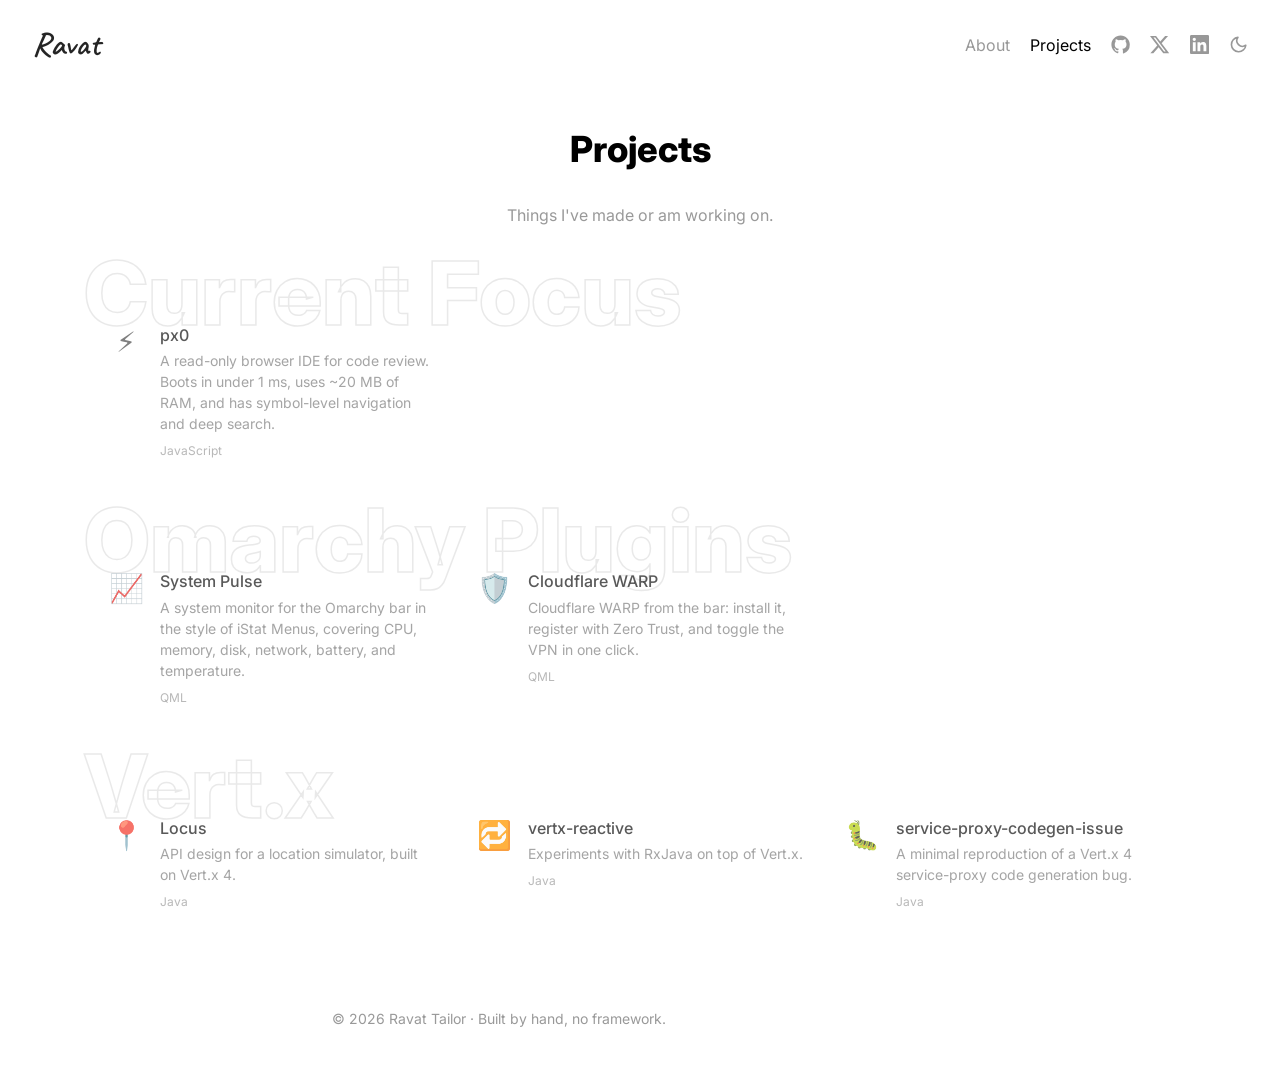
==== projects.html @ 88d73bd7 "Personal portfolio site" ====
<!doctype html>
<html lang="en">
<head>
  <title>Projects · Ravat Tailor</title>
  <meta name="description" content="Projects by Ravat Tailor." />
  <meta charset="utf-8" />
  <meta name="viewport" content="width=device-width, initial-scale=1" />
  <meta name="author" content="Ravat Tailor" />
  <link rel="icon" href="data:image/svg+xml,<svg xmlns='http://www.w3.org/2000/svg' viewBox='0 0 100 100'><text y='.9em' font-size='90'>🐦</text></svg>" />
  <link rel="preconnect" href="https://fonts.googleapis.com" />
  <link rel="preconnect" href="https://fonts.gstatic.com" crossorigin />
  <link rel="stylesheet" href="https://fonts.googleapis.com/css2?family=Caveat:wght@600&family=Inter:wght@400;500;600;800&display=swap" />
  <link rel="stylesheet" href="style.css" />
  <script>
    ;(function () {
      var t = localStorage.getItem('theme')
      if (t === 'dark' || (!t && matchMedia('(prefers-color-scheme: dark)').matches))
        document.documentElement.classList.add('dark')
    })()
  </script>
</head>
<body>
  <canvas id="plum" aria-hidden="true"></canvas>
  <header>
    <a class="logo" href="./" aria-label="Home">Ravat</a>
    <nav>
      <a href="./"><span class="label">About</span></a>
      <a href="projects.html" class="active"><span class="label">Projects</span></a>
      <a href="https://github.com/Coding-Sparrow" title="GitHub" aria-label="GitHub"><svg viewBox="0 0 24 24" fill="currentColor"><path d="M12 .5C5.65.5.5 5.65.5 12c0 5.08 3.29 9.39 7.86 10.91.58.1.79-.25.79-.56v-2c-3.2.7-3.87-1.36-3.87-1.36-.52-1.33-1.28-1.69-1.28-1.69-1.04-.71.08-.7.08-.7 1.15.08 1.76 1.19 1.76 1.19 1.03 1.76 2.69 1.25 3.35.96.1-.75.4-1.25.73-1.54-2.55-.29-5.24-1.28-5.24-5.69 0-1.26.45-2.29 1.19-3.1-.12-.29-.52-1.46.11-3.05 0 0 .97-.31 3.17 1.18a11 11 0 0 1 5.77 0c2.2-1.49 3.17-1.18 3.17-1.18.63 1.59.23 2.76.11 3.05.74.81 1.19 1.84 1.19 3.1 0 4.42-2.69 5.39-5.26 5.68.41.36.78 1.06.78 2.14v3.17c0 .31.21.67.8.56A11.5 11.5 0 0 0 23.5 12C23.5 5.65 18.35.5 12 .5Z"/></svg></a>
      <a href="https://x.com/TailorRavat" title="X" aria-label="X"><svg viewBox="0 0 24 24" fill="currentColor"><path d="M18.9 1.15h3.68l-8.04 9.19L24 22.85h-7.41l-5.8-7.58-6.64 7.58H.47l8.6-9.83L0 1.15h7.59l5.24 6.93 6.07-6.93Zm-1.29 19.5h2.04L6.48 3.24H4.3l13.31 17.41Z"/></svg></a>
      <a href="https://www.linkedin.com/in/ravat-tailor-43294111b/" title="LinkedIn" aria-label="LinkedIn"><svg viewBox="0 0 24 24" fill="currentColor"><path d="M20.45 20.45h-3.56v-5.57c0-1.33-.03-3.04-1.85-3.04-1.85 0-2.14 1.45-2.14 2.94v5.67H9.35V9h3.41v1.56h.05c.48-.9 1.64-1.85 3.37-1.85 3.6 0 4.27 2.37 4.27 5.46v6.28ZM5.34 7.43a2.06 2.06 0 1 1 0-4.13 2.06 2.06 0 0 1 0 4.13ZM7.12 20.45H3.56V9h3.56v11.45ZM22.22 0H1.77C.79 0 0 .77 0 1.73v20.54C0 23.23.79 24 1.77 24h20.45c.98 0 1.78-.77 1.78-1.73V1.73C24 .77 23.2 0 22.22 0Z"/></svg></a>
      <button id="theme-toggle" title="Toggle theme" aria-label="Toggle theme">
        <svg class="icon-moon" viewBox="0 0 24 24" fill="none" stroke="currentColor" stroke-width="2" stroke-linecap="round" stroke-linejoin="round"><path d="M21 12.79A9 9 0 1 1 11.21 3 7 7 0 0 0 21 12.79Z"/></svg>
        <svg class="icon-sun" viewBox="0 0 24 24" fill="none" stroke="currentColor" stroke-width="2" stroke-linecap="round" stroke-linejoin="round"><circle cx="12" cy="12" r="4"/><path d="M12 2v2M12 20v2M4.93 4.93l1.41 1.41M17.66 17.66l1.41 1.41M2 12h2M20 12h2M4.93 19.07l1.41-1.41M17.66 6.34l1.41-1.41"/></svg>
      </button>
    </nav>
  </header>
  <main class="wide">
    <div class="page-head">
      <h1>Projects</h1>
      <p class="muted">Things I've made or am working on.</p>
    </div>

    <section class="group">
      <div class="group-title" aria-hidden="true">Current Focus</div>
      <h2 class="sr-only">Current Focus</h2>
      <div class="grid">
        <a class="project" href="https://px0.ai">
          <div class="emoji">⚡</div>
          <div>
            <div class="name">px0</div>
            <div class="desc">A read-only browser IDE for code review. Boots in under 1&nbsp;ms, uses ~20&nbsp;MB of RAM, and has symbol-level navigation and deep search.</div>
            <div class="meta"><span>JavaScript</span><span data-stars="px0"></span></div>
          </div>
        </a>
      </div>
    </section>

    <section class="group">
      <div class="group-title" aria-hidden="true">Omarchy Plugins</div>
      <h2 class="sr-only">Omarchy Plugins</h2>
      <div class="grid">
        <a class="project" href="https://github.com/Coding-Sparrow/omarchy-systempulse">
          <div class="emoji">📈</div>
          <div>
            <div class="name">System Pulse</div>
            <div class="desc">A system monitor for the Omarchy bar in the style of iStat Menus, covering CPU, memory, disk, network, battery, and temperature.</div>
            <div class="meta"><span>QML</span><span data-stars="omarchy-systempulse"></span></div>
          </div>
        </a>
        <a class="project" href="https://github.com/Coding-Sparrow/omarchy-cloudflare-warp">
          <div class="emoji">🛡️</div>
          <div>
            <div class="name">Cloudflare WARP</div>
            <div class="desc">Cloudflare WARP from the bar: install it, register with Zero Trust, and toggle the VPN in one click.</div>
            <div class="meta"><span>QML</span><span data-stars="omarchy-cloudflare-warp"></span></div>
          </div>
        </a>
      </div>
    </section>

    <section class="group">
      <div class="group-title" aria-hidden="true">Vert.x</div>
      <h2 class="sr-only">Vert.x &amp; Reactive Java</h2>
      <div class="grid">
        <a class="project" href="https://github.com/Coding-Sparrow/locus-location-simulator">
          <div class="emoji">📍</div>
          <div>
            <div class="name">Locus</div>
            <div class="desc">API design for a location simulator, built on Vert.x 4.</div>
            <div class="meta"><span>Java</span><span data-stars="locus-location-simulator"></span></div>
          </div>
        </a>
        <a class="project" href="https://github.com/Coding-Sparrow/vertx-reactive">
          <div class="emoji">🔁</div>
          <div>
            <div class="name">vertx-reactive</div>
            <div class="desc">Experiments with RxJava on top of Vert.x.</div>
            <div class="meta"><span>Java</span><span data-stars="vertx-reactive"></span></div>
          </div>
        </a>
        <a class="project" href="https://github.com/Coding-Sparrow/vertx-service-proxy-codegen-issue">
          <div class="emoji">🐛</div>
          <div>
            <div class="name">service-proxy-codegen-issue</div>
            <div class="desc">A minimal reproduction of a Vert.x 4 service-proxy code generation bug.</div>
            <div class="meta"><span>Java</span><span data-stars="vertx-service-proxy-codegen-issue"></span></div>
          </div>
        </a>
      </div>
    </section>
  </main>
  <script>
    // Live star counts (best effort; silently skipped if rate-limited)
    fetch('https://api.github.com/users/Coding-Sparrow/repos?per_page=100')
      .then((r) => (r.ok ? r.json() : []))
      .then((repos) => {
        const stars = Object.fromEntries(repos.map((r) => [r.name, r.stargazers_count]))
        document.querySelectorAll('[data-stars]').forEach((el) => {
          const n = stars[el.dataset.stars]
          if (n) el.textContent = '★ ' + n
        })
      })
      .catch(() => {})
  </script>
  <footer>© 2026 Ravat Tailor · <span class="muted">Built by hand, no framework.</span></footer>
  <script src="main.js"></script>
</body>
</html>
---- style.css ----
:root {
  --bg: #fff;
  --fg: #555;
  --fg-deep: #222;
  --fg-deeper: #000;
  --fg-light: #999;
  --border: #e5e5e5;
  --card: rgba(0, 0, 0, 0.03);
  --plum: rgba(0, 0, 0, 0.12);
  color-scheme: light;
}

html.dark {
  --bg: #050505;
  --fg: #bbb;
  --fg-deep: #ddd;
  --fg-deeper: #fff;
  --fg-light: #777;
  --border: #262626;
  --card: rgba(255, 255, 255, 0.04);
  --plum: rgba(255, 255, 255, 0.1);
  color-scheme: dark;
}

* { box-sizing: border-box; }

html, body {
  margin: 0;
  background: var(--bg);
  color: var(--fg);
  font-family: Inter, ui-sans-serif, system-ui, -apple-system, "Segoe UI", Roboto, sans-serif;
  font-size: 16px;
  line-height: 1.75;
  -webkit-font-smoothing: antialiased;
}

::selection { background: #8884; }

#plum {
  position: fixed;
  inset: 0;
  pointer-events: none;
  z-index: -1;
  -webkit-mask-image: radial-gradient(circle, transparent, black);
  mask-image: radial-gradient(circle, transparent, black);
}

/* ---------- header ---------- */
header {
  position: relative;
  z-index: 10;
  display: flex;
  align-items: center;
  justify-content: space-between;
  padding: 1.75rem 2rem;
}

.logo {
  font-family: Caveat, "Segoe Script", cursive;
  font-size: 2.1rem;
  font-weight: 600;
  line-height: 1;
  color: var(--fg-deeper);
  text-decoration: none;
  opacity: 0.85;
  transition: opacity 0.2s;
}
.logo:hover { opacity: 1; }

nav { display: flex; align-items: center; gap: 1.25rem; }

nav a, nav button {
  color: var(--fg);
  opacity: 0.6;
  text-decoration: none;
  background: none;
  border: 0;
  padding: 0;
  font: inherit;
  cursor: pointer;
  display: inline-flex;
  align-items: center;
  transition: opacity 0.2s;
}
nav a:hover, nav button:hover, nav a.active { opacity: 1; color: var(--fg-deeper); }

nav svg { width: 1.2rem; height: 1.2rem; }

.icon-sun { display: none; }
html.dark .icon-sun { display: block; }
html.dark .icon-moon { display: none; }

/* ---------- main prose ---------- */
main {
  max-width: 42rem;
  margin: 0 auto;
  padding: 2.5rem 1.75rem 5rem;
}

main.wide { max-width: 72rem; }

h1 {
  color: var(--fg-deeper);
  font-size: 2.25rem;
  font-weight: 800;
  line-height: 1.1;
  margin: 0 0 2rem;
}

h2 {
  color: var(--fg-deep);
  font-size: 1.25rem;
  font-weight: 600;
  margin: 2.5rem 0 0.75rem;
}

p { margin: 1.25em 0; }

strong, b { color: var(--fg-deep); font-weight: 600; }

main a {
  color: var(--fg-deep);
  text-decoration: none;
  border-bottom: 1px solid rgba(125, 125, 125, 0.3);
  transition: border-color 0.2s, color 0.2s;
}
main a:hover { color: var(--fg-deeper); border-bottom-color: var(--fg); }

.muted { color: var(--fg-light); }
.lead { font-size: 1.05rem; }

hr {
  width: 3.5rem;
  margin: 2.5rem auto;
  border: 0;
  border-top: 1px solid var(--border);
}

ul.plain { list-style: none; padding: 0; margin: 0.75rem 0; }
ul.plain li { margin: 0.25rem 0; }

.inline-list { display: flex; flex-wrap: wrap; gap: 0.25rem 0.5rem; }

.socials { display: flex; flex-wrap: wrap; gap: 0.75rem 1.5rem; margin: 1rem 0; }
.socials a {
  display: inline-flex;
  align-items: center;
  gap: 0.4rem;
  border: 0;
  opacity: 0.7;
}
.socials a:hover { opacity: 1; }
.socials svg { width: 1.05rem; height: 1.05rem; }

code {
  font-family: "JetBrains Mono", ui-monospace, SFMono-Regular, Menlo, monospace;
  font-size: 0.875em;
}

/* ---------- projects page ---------- */
.page-head { max-width: 65ch; margin: 0 auto 1rem; text-align: center; }

.sr-only { position: absolute; width: 1px; height: 1px; overflow: hidden; clip: rect(0 0 0 0); white-space: nowrap; }

.group { margin-top: 3.5rem; position: relative; }

.group-title {
  position: absolute;
  top: -2.25rem;
  left: -0.5rem;
  font-size: 5.5rem;
  font-weight: 800;
  line-height: 1;
  color: transparent;
  -webkit-text-stroke: 1.5px #aaa;
  opacity: 0.25;
  pointer-events: none;
  user-select: none;
  white-space: nowrap;
}

.grid {
  position: relative;
  margin-top: 2.5rem;
  display: grid;
  grid-template-columns: repeat(auto-fill, minmax(18rem, 1fr));
  gap: 0.5rem;
  padding-top: 1.5rem;
}

.project {
  display: flex;
  gap: 1rem;
  align-items: flex-start;
  padding: 0.9rem 1rem;
  border: 0 !important;
  border-radius: 0.5rem;
  color: var(--fg) !important;
  opacity: 0.75;
  transition: background 0.2s, opacity 0.2s;
}
.project:hover { background: var(--card); opacity: 1; }

.project .emoji { font-size: 1.75rem; line-height: 1.3; flex: none; width: 2.25rem; text-align: center; }
.project .name { color: var(--fg-deep); font-weight: 500; line-height: 1.4; }
.project .desc { font-size: 0.875rem; line-height: 1.5; opacity: 0.7; margin-top: 0.25rem; }
.project .meta { font-size: 0.75rem; opacity: 0.55; margin-top: 0.4rem; display: flex; gap: 0.75rem; }

/* ---------- footer ---------- */
footer {
  max-width: 42rem;
  margin: 0 auto;
  padding: 0 1.75rem 3rem;
  font-size: 0.875rem;
  color: var(--fg-light);
}

@media (max-width: 640px) {
  header { padding: 1.25rem; }
  nav { gap: 0.9rem; }
  nav .label { display: none; }
  h1 { font-size: 1.9rem; }
  .group-title { font-size: 3.75rem; top: -1.5rem; }
}

@media (prefers-reduced-motion: reduce) {
  #plum { display: none; }
}
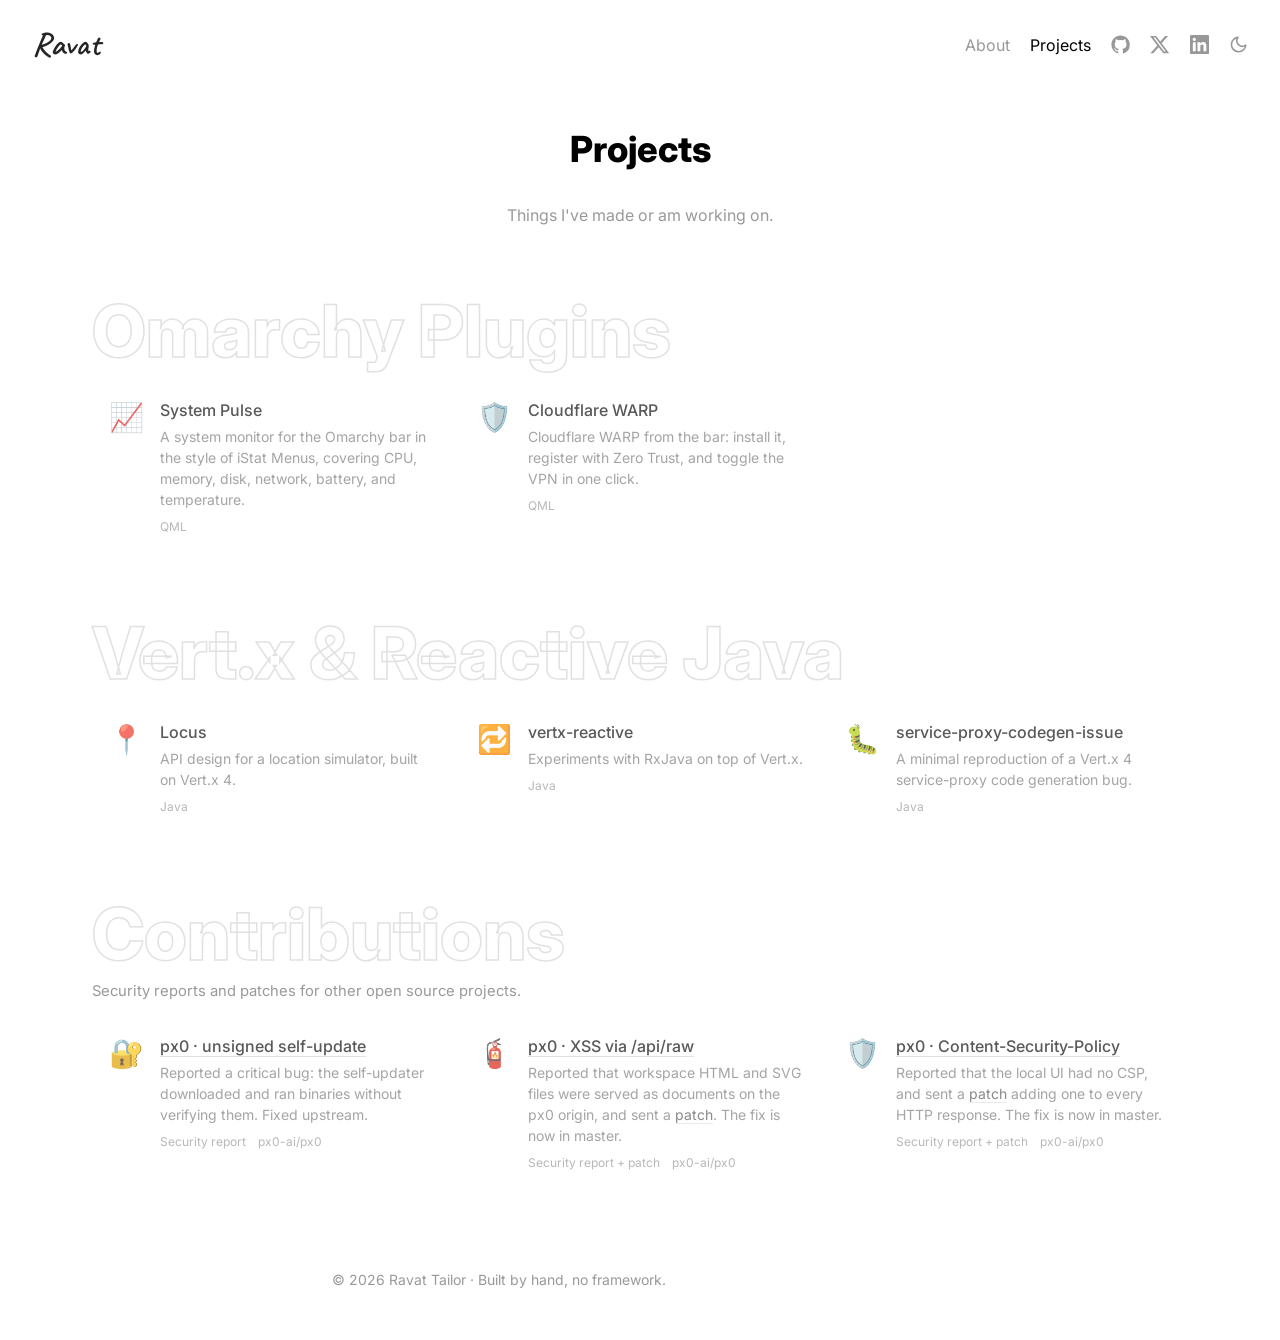
==== commit 38292fa2: "Fix projects heading overlap; move px0 to contributions" ====
--- a/projects.html
+++ b/projects.html
@@ -41,24 +41,9 @@
       <p class="muted">Things I've made or am working on.</p>
     </div>
 
-    <section class="group">
-      <div class="group-title" aria-hidden="true">Current Focus</div>
-      <h2 class="sr-only">Current Focus</h2>
-      <div class="grid">
-        <a class="project" href="https://px0.ai">
-          <div class="emoji">⚡</div>
-          <div>
-            <div class="name">px0</div>
-            <div class="desc">A read-only browser IDE for code review. Boots in under 1&nbsp;ms, uses ~20&nbsp;MB of RAM, and has symbol-level navigation and deep search.</div>
-            <div class="meta"><span>JavaScript</span><span data-stars="px0"></span></div>
-          </div>
-        </a>
-      </div>
-    </section>
 
     <section class="group">
-      <div class="group-title" aria-hidden="true">Omarchy Plugins</div>
-      <h2 class="sr-only">Omarchy Plugins</h2>
+      <h2 class="group-title">Omarchy Plugins</h2>
       <div class="grid">
         <a class="project" href="https://github.com/Coding-Sparrow/omarchy-systempulse">
           <div class="emoji">📈</div>
@@ -80,8 +65,7 @@
     </section>
 
     <section class="group">
-      <div class="group-title" aria-hidden="true">Vert.x</div>
-      <h2 class="sr-only">Vert.x &amp; Reactive Java</h2>
+      <h2 class="group-title">Vert.x &amp; Reactive Java</h2>
       <div class="grid">
         <a class="project" href="https://github.com/Coding-Sparrow/locus-location-simulator">
           <div class="emoji">📍</div>
@@ -109,6 +93,36 @@
         </a>
       </div>
     </section>
+    <section class="group">
+      <h2 class="group-title">Contributions</h2>
+      <p class="group-note">Security reports and patches for other open source projects.</p>
+      <div class="grid">
+        <div class="project">
+          <div class="emoji">🔐</div>
+          <div>
+            <div class="name"><a href="https://github.com/px0-ai/px0/issues/46">px0 · unsigned self-update</a></div>
+            <div class="desc">Reported a critical bug: the self-updater downloaded and ran binaries without verifying them. Fixed upstream.</div>
+            <div class="meta"><span>Security report</span><span>px0-ai/px0</span></div>
+          </div>
+        </div>
+        <div class="project">
+          <div class="emoji">🧯</div>
+          <div>
+            <div class="name"><a href="https://github.com/px0-ai/px0/issues/75">px0 · XSS via /api/raw</a></div>
+            <div class="desc">Reported that workspace HTML and SVG files were served as documents on the px0 origin, and sent a <a href="https://github.com/px0-ai/px0/pull/76">patch</a>. The fix is now in master.</div>
+            <div class="meta"><span>Security report + patch</span><span>px0-ai/px0</span></div>
+          </div>
+        </div>
+        <div class="project">
+          <div class="emoji">🛡️</div>
+          <div>
+            <div class="name"><a href="https://github.com/px0-ai/px0/issues/77">px0 · Content-Security-Policy</a></div>
+            <div class="desc">Reported that the local UI had no CSP, and sent a <a href="https://github.com/px0-ai/px0/pull/78">patch</a> adding one to every HTTP response. The fix is now in master.</div>
+            <div class="meta"><span>Security report + patch</span><span>px0-ai/px0</span></div>
+          </div>
+        </div>
+      </div>
+    </section>
   </main>
   <script>
     // Live star counts (best effort; silently skipped if rate-limited)
--- a/style.css
+++ b/style.css
@@ -162,30 +162,25 @@
 
 .sr-only { position: absolute; width: 1px; height: 1px; overflow: hidden; clip: rect(0 0 0 0); white-space: nowrap; }
 
-.group { margin-top: 3.5rem; position: relative; }
+.group { margin-top: 4rem; }
 
 .group-title {
-  position: absolute;
-  top: -2.25rem;
-  left: -0.5rem;
-  font-size: 5.5rem;
+  font-size: clamp(2.75rem, 7vw, 4.5rem);
   font-weight: 800;
-  line-height: 1;
+  line-height: 1.05;
+  margin: 0 0 1rem;
   color: transparent;
   -webkit-text-stroke: 1.5px #aaa;
-  opacity: 0.25;
-  pointer-events: none;
+  opacity: 0.35;
   user-select: none;
-  white-space: nowrap;
-}
+}
+
+.group-note { margin: -0.5rem 0 1rem; font-size: 0.925rem; color: var(--fg-light); }
 
 .grid {
-  position: relative;
-  margin-top: 2.5rem;
   display: grid;
   grid-template-columns: repeat(auto-fill, minmax(18rem, 1fr));
   gap: 0.5rem;
-  padding-top: 1.5rem;
 }
 
 .project {
@@ -220,7 +215,6 @@
   nav { gap: 0.9rem; }
   nav .label { display: none; }
   h1 { font-size: 1.9rem; }
-  .group-title { font-size: 3.75rem; top: -1.5rem; }
 }
 
 @media (prefers-reduced-motion: reduce) {
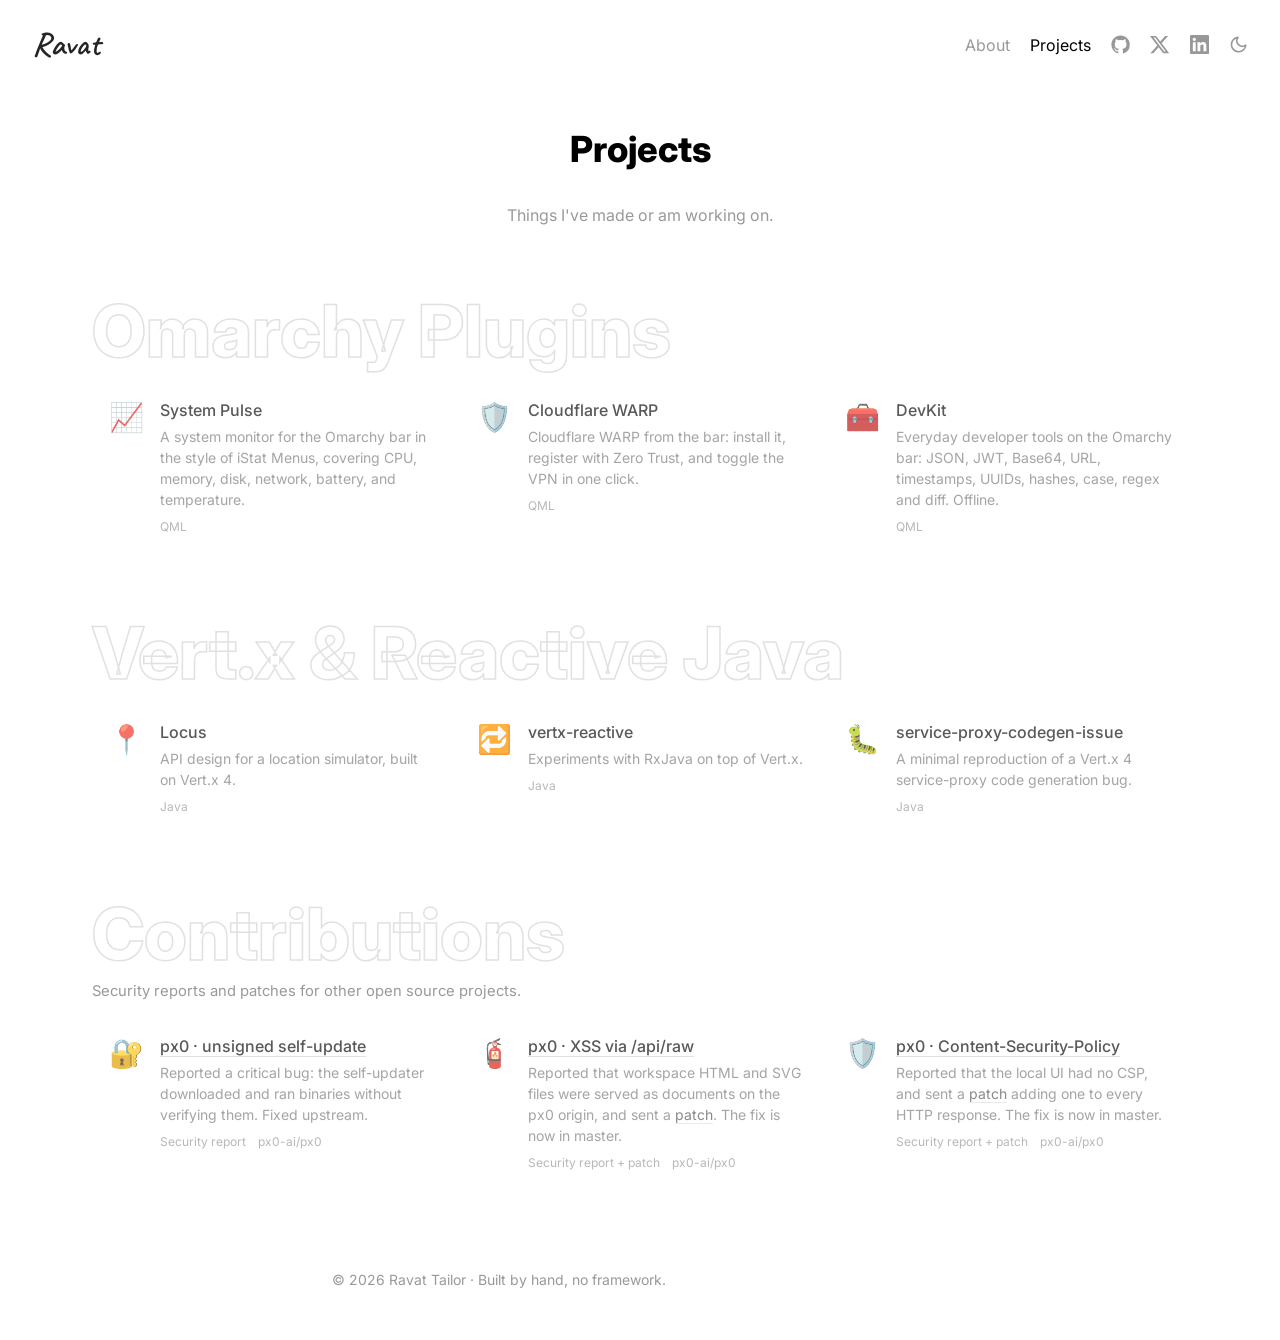
==== commit 1c9e4b86: "Add DevKit to projects and home page" ====
--- a/projects.html
+++ b/projects.html
@@ -10,7 +10,7 @@
   <link rel="preconnect" href="https://fonts.googleapis.com" />
   <link rel="preconnect" href="https://fonts.gstatic.com" crossorigin />
   <link rel="stylesheet" href="https://fonts.googleapis.com/css2?family=Caveat:wght@600&family=Inter:wght@400;500;600;800&display=swap" />
-  <link rel="stylesheet" href="style.css" />
+  <link rel="stylesheet" href="style.css?v=1790650422" />
   <script>
     ;(function () {
       var t = localStorage.getItem('theme')
@@ -59,6 +59,14 @@
             <div class="name">Cloudflare WARP</div>
             <div class="desc">Cloudflare WARP from the bar: install it, register with Zero Trust, and toggle the VPN in one click.</div>
             <div class="meta"><span>QML</span><span data-stars="omarchy-cloudflare-warp"></span></div>
+          </div>
+        </a>
+        <a class="project" href="https://github.com/Coding-Sparrow/omarchy-devkit">
+          <div class="emoji">🧰</div>
+          <div>
+            <div class="name">DevKit</div>
+            <div class="desc">Everyday developer tools on the Omarchy bar: JSON, JWT, Base64, URL, timestamps, UUIDs, hashes, case, regex and diff. Offline.</div>
+            <div class="meta"><span>QML</span><span data-stars="omarchy-devkit"></span></div>
           </div>
         </a>
       </div>
@@ -138,6 +146,6 @@
       .catch(() => {})
   </script>
   <footer>© 2026 Ravat Tailor · <span class="muted">Built by hand, no framework.</span></footer>
-  <script src="main.js"></script>
+  <script src="main.js?v=1790650422"></script>
 </body>
 </html>
